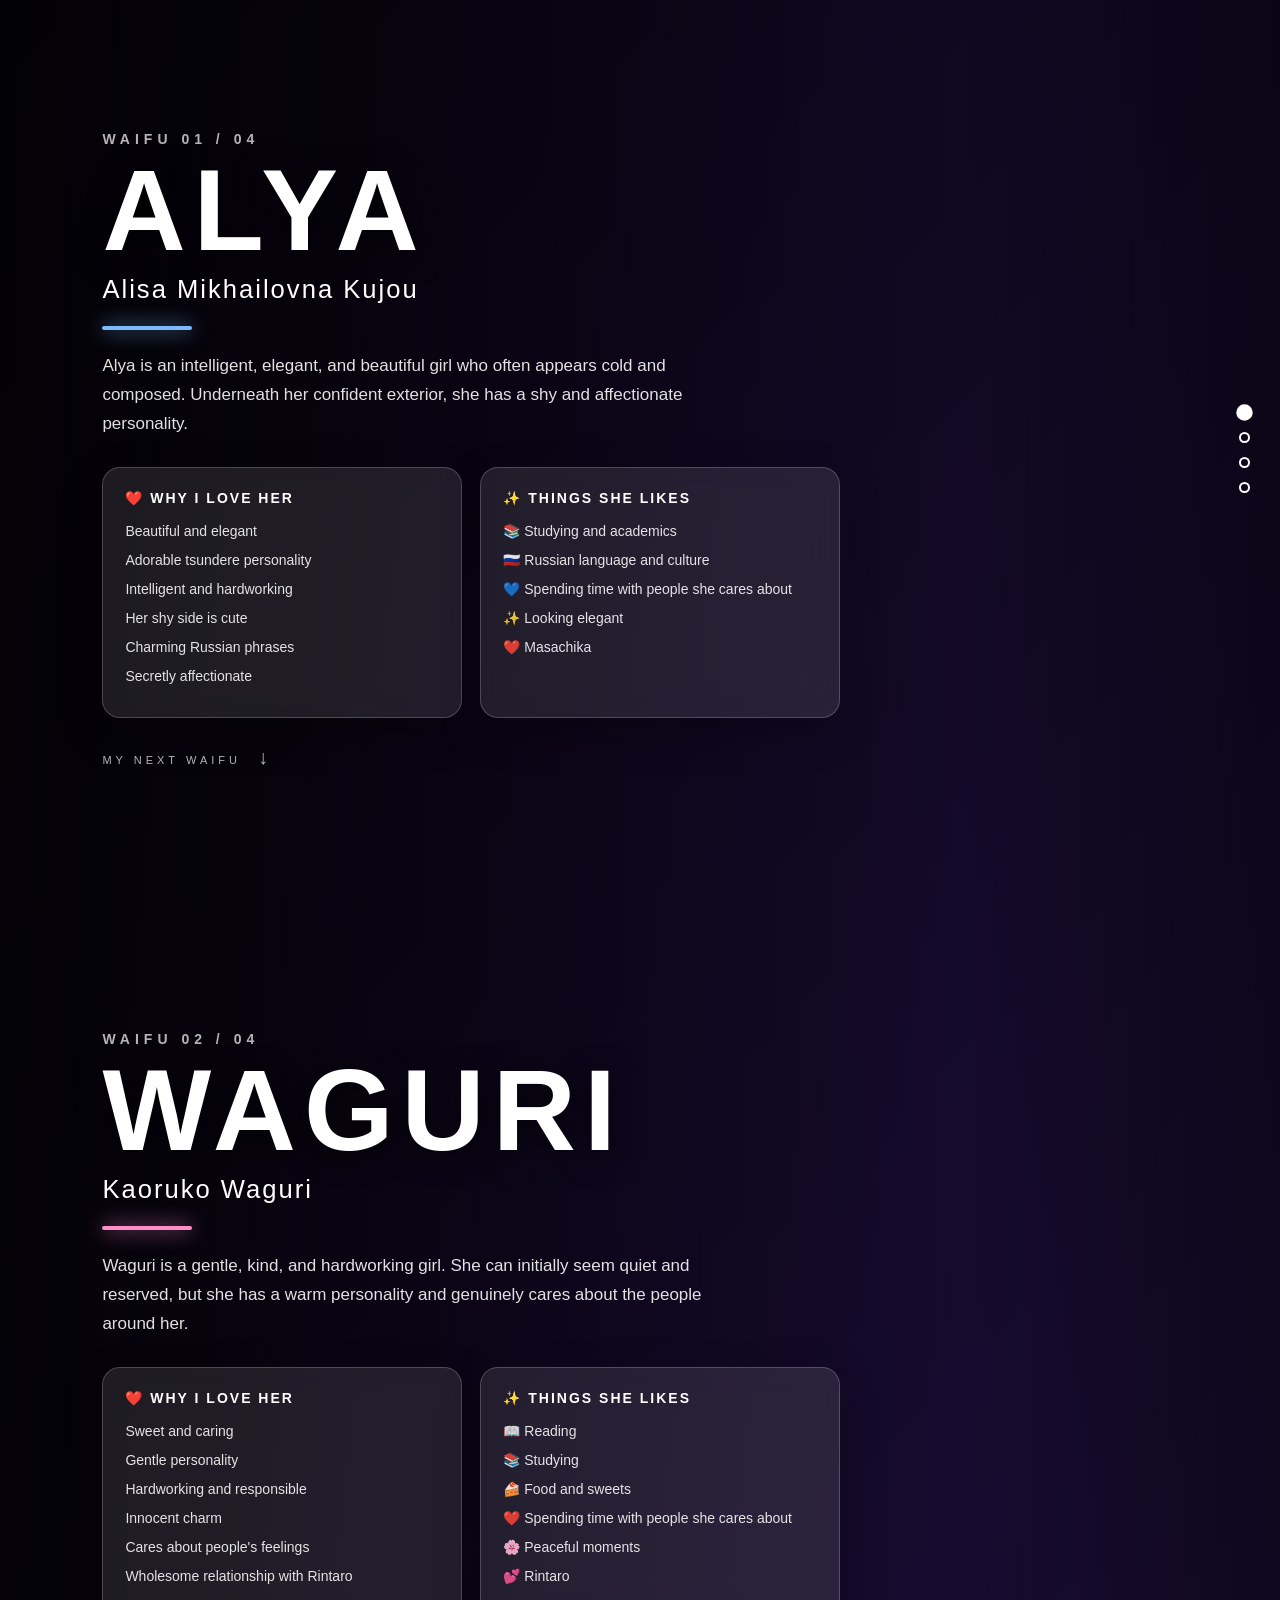
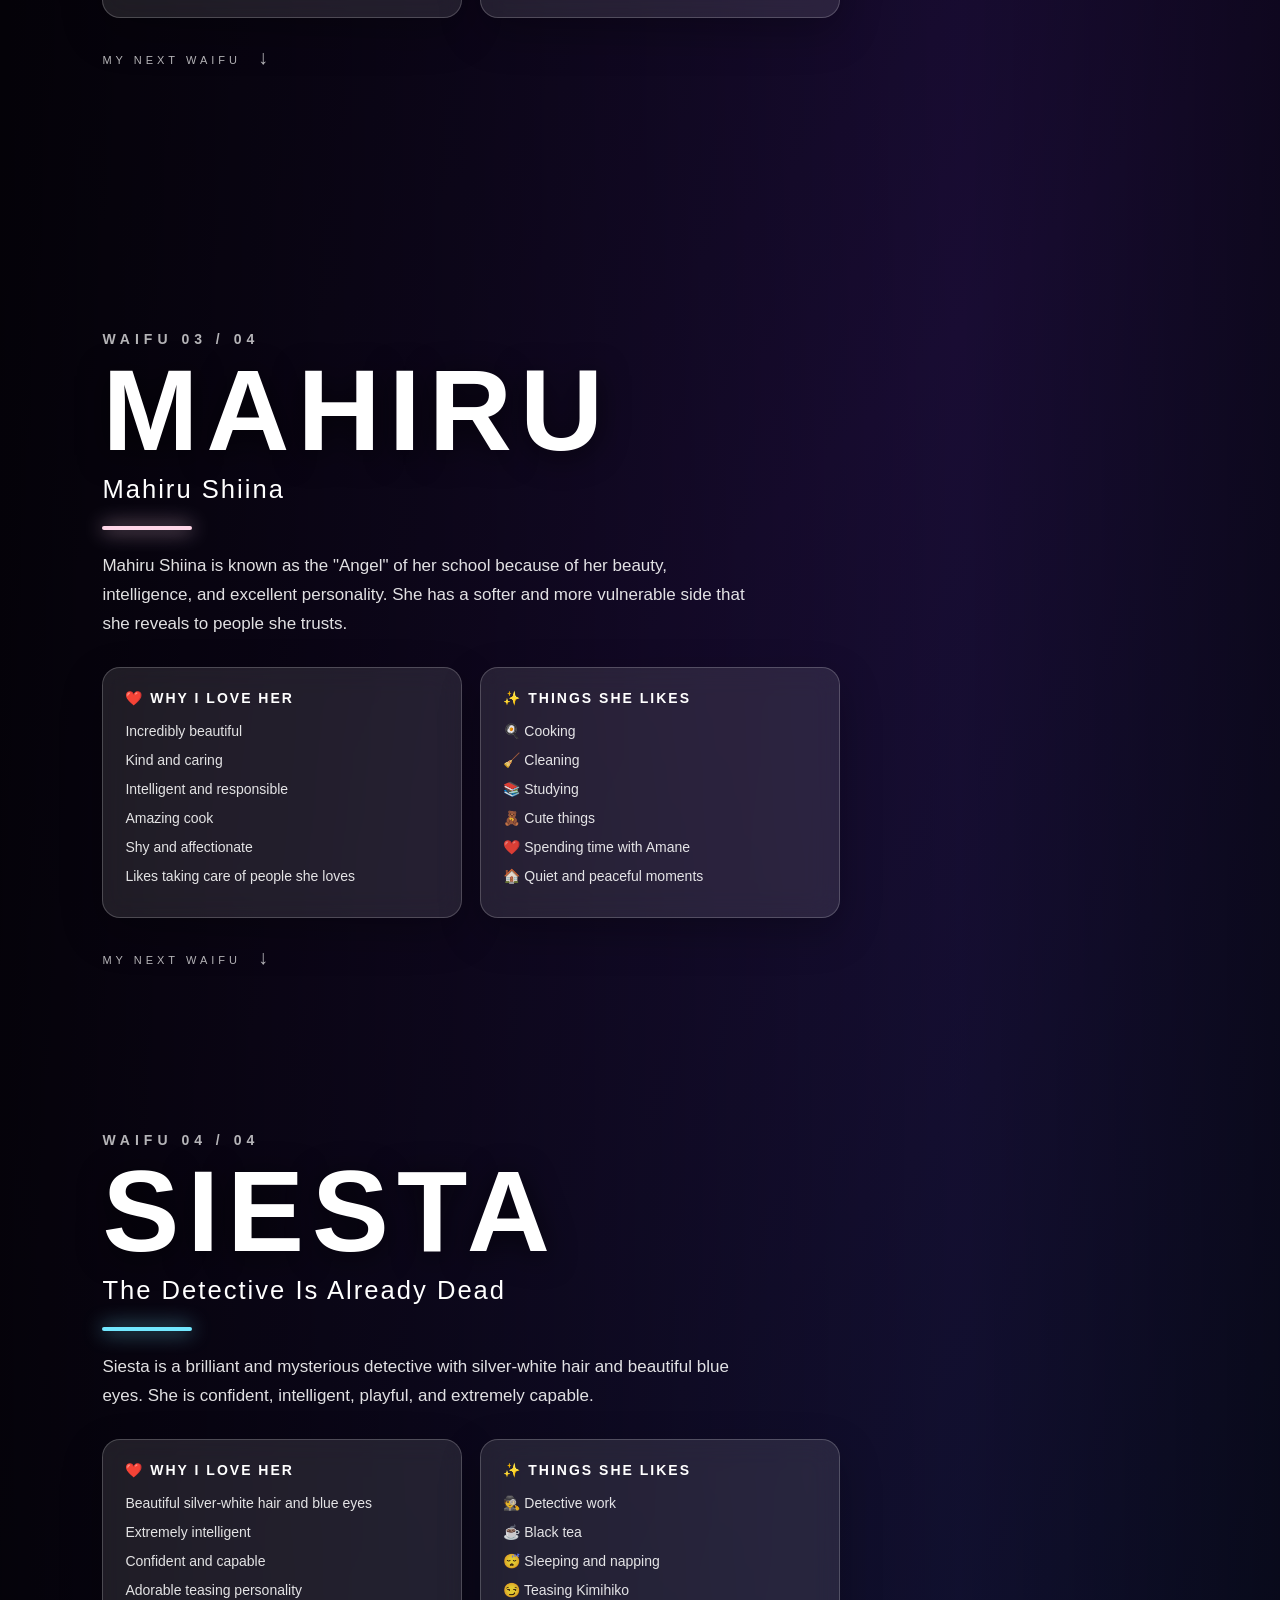
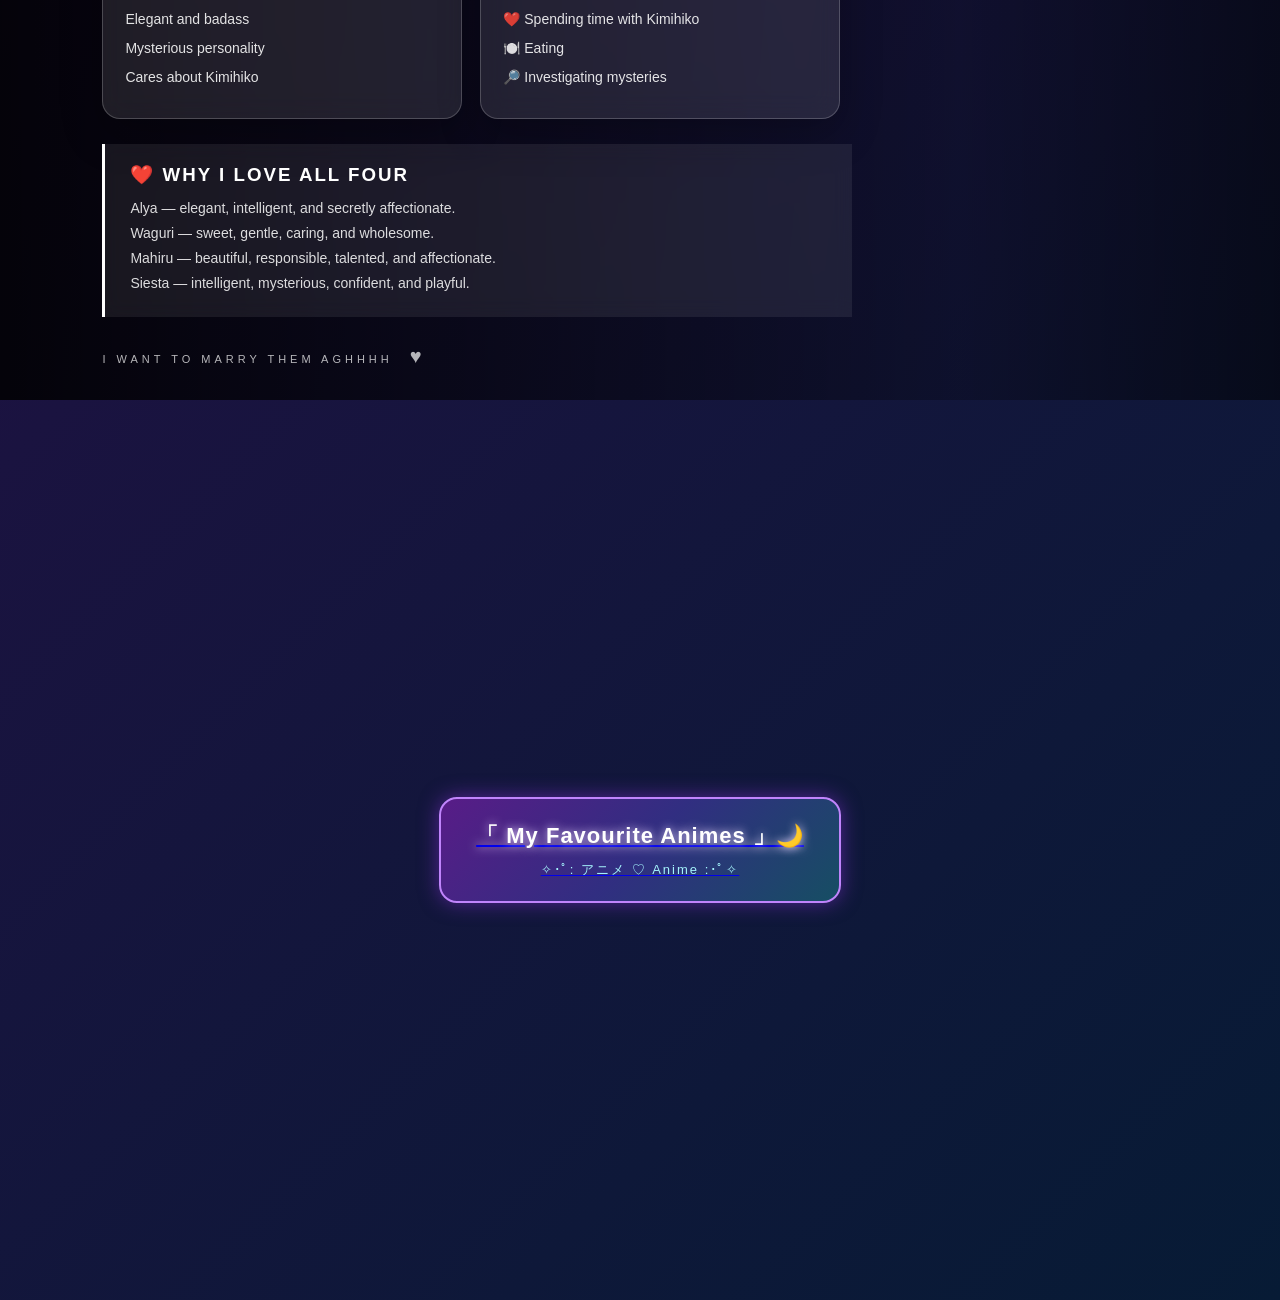
==== WAIFUS/waifus.html @ c0a8436b "My first upload" ====
<!doctype html>

<html lang="en">
  <head>
    <meta charset="UTF-8" />
    <meta name="viewport" content="width=device-width, initial-scale=1.0" />

    <title>My Favorite WAIFUS</title>

    <link rel="icon" type="image/png" href="waifus.png" />

    <link rel="stylesheet" href="waifus.css" />
  </head>

  <body>
    <div class="navigation">
      <a href="#alya" class="nav-dot active"></a>

      <a href="#waguri" class="nav-dot"></a>

      <a href="#mahiru" class="nav-dot"></a>

      <a href="#siesta" class="nav-dot"></a>
    </div>

    <section class="section alya-section" id="alya">
      <video autoplay muted loop playsinline class="background">
        <source
          src="VIDEOS/alisa-mikhailovna-kujou-cyan-eyes-moewalls-com.mp4"
          type="video/mp4"
        />
      </video>

      <div class="overlay"></div>

      <div class="content">
        <div class="character-number">WAIFU 01 / 04</div>

        <h1>ALYA</h1>

        <h2>Alisa Mikhailovna Kujou</h2>

        <div class="line"></div>

        <p class="description">
          Alya is an intelligent, elegant, and beautiful girl who often appears
          cold and composed. Underneath her confident exterior, she has a shy
          and affectionate personality.
        </p>

        <div class="info-grid">
          <div class="info-card">
            <h3>❤️ WHY I LOVE HER</h3>

            <ul>
              <li>Beautiful and elegant</li>

              <li>Adorable tsundere personality</li>

              <li>Intelligent and hardworking</li>

              <li>Her shy side is cute</li>

              <li>Charming Russian phrases</li>

              <li>Secretly affectionate</li>
            </ul>
          </div>

          <div class="info-card">
            <h3>✨ THINGS SHE LIKES</h3>

            <ul>
              <li>📚 Studying and academics</li>

              <li>🇷🇺 Russian language and culture</li>

              <li>💙 Spending time with people she cares about</li>

              <li>✨ Looking elegant</li>

              <li>❤️ Masachika</li>
            </ul>
          </div>
        </div>

        <div class="scroll-text">
          MY NEXT WAIFU

          <span>↓</span>
        </div>
      </div>
    </section>

    <section class="section waguri-section" id="waguri">
      <video autoplay muted loop playsinline class="background">
        <source
          src="VIDEOS/Waguri Kaoruko Pink Memories _ 4K Ultra HD Animated Live Wallpaper.mp4"
          type="video/mp4"
        />
      </video>

      <div class="overlay"></div>

      <div class="content">
        <div class="character-number">WAIFU 02 / 04</div>

        <h1>WAGURI</h1>

        <h2>Kaoruko Waguri</h2>

        <div class="line"></div>

        <p class="description">
          Waguri is a gentle, kind, and hardworking girl. She can initially seem
          quiet and reserved, but she has a warm personality and genuinely cares
          about the people around her.
        </p>

        <div class="info-grid">
          <div class="info-card">
            <h3>❤️ WHY I LOVE HER</h3>

            <ul>
              <li>Sweet and caring</li>

              <li>Gentle personality</li>

              <li>Hardworking and responsible</li>

              <li>Innocent charm</li>

              <li>Cares about people's feelings</li>

              <li>Wholesome relationship with Rintaro</li>
            </ul>
          </div>

          <div class="info-card">
            <h3>✨ THINGS SHE LIKES</h3>

            <ul>
              <li>📖 Reading</li>

              <li>📚 Studying</li>

              <li>🍰 Food and sweets</li>

              <li>❤️ Spending time with people she cares about</li>

              <li>🌸 Peaceful moments</li>

              <li>💕 Rintaro</li>
            </ul>
          </div>
        </div>

        <div class="scroll-text">
          MY NEXT WAIFU

          <span>↓</span>
        </div>
      </div>
    </section>

    <section class="section mahiru-section" id="mahiru">
      <video autoplay muted loop playsinline class="background">
        <source
          src="VIDEOS/💮 Shiina Mahiru Live Wallpaper ~ The Angel Next Door Spoils Me Rotten Live Wallpaper 💮.mp4"
          type="video/mp4"
        />
      </video>

      <div class="overlay"></div>

      <div class="content">
        <div class="character-number">WAIFU 03 / 04</div>

        <h1>MAHIRU</h1>

        <h2>Mahiru Shiina</h2>

        <div class="line"></div>

        <p class="description">
          Mahiru Shiina is known as the "Angel" of her school because of her
          beauty, intelligence, and excellent personality. She has a softer and
          more vulnerable side that she reveals to people she trusts.
        </p>

        <div class="info-grid">
          <div class="info-card">
            <h3>❤️ WHY I LOVE HER</h3>

            <ul>
              <li>Incredibly beautiful</li>

              <li>Kind and caring</li>

              <li>Intelligent and responsible</li>

              <li>Amazing cook</li>

              <li>Shy and affectionate</li>

              <li>Likes taking care of people she loves</li>
            </ul>
          </div>

          <div class="info-card">
            <h3>✨ THINGS SHE LIKES</h3>

            <ul>
              <li>🍳 Cooking</li>

              <li>🧹 Cleaning</li>

              <li>📚 Studying</li>

              <li>🧸 Cute things</li>

              <li>❤️ Spending time with Amane</li>

              <li>🏠 Quiet and peaceful moments</li>
            </ul>
          </div>
        </div>

        <div class="scroll-text">
          MY NEXT WAIFU

          <span>↓</span>
        </div>
      </div>
    </section>

    <section class="section siesta-section" id="siesta">
      <video autoplay muted loop playsinline class="background">
        <source
          src="VIDEOS/Hình Nền Động  Tantei wa MouShindeiru Siesta   Live Wallpaper PC 1080p.mp4"
          type="video/mp4"
        />
      </video>

      <div class="overlay"></div>

      <div class="content">
        <div class="character-number">WAIFU 04 / 04</div>

        <h1>SIESTA</h1>

        <h2>The Detective Is Already Dead</h2>

        <div class="line"></div>

        <p class="description">
          Siesta is a brilliant and mysterious detective with silver-white hair
          and beautiful blue eyes. She is confident, intelligent, playful, and
          extremely capable.
        </p>

        <div class="info-grid">
          <div class="info-card">
            <h3>❤️ WHY I LOVE HER</h3>

            <ul>
              <li>Beautiful silver-white hair and blue eyes</li>

              <li>Extremely intelligent</li>

              <li>Confident and capable</li>

              <li>Adorable teasing personality</li>

              <li>Elegant and badass</li>

              <li>Mysterious personality</li>

              <li>Cares about Kimihiko</li>
            </ul>
          </div>

          <div class="info-card">
            <h3>✨ THINGS SHE LIKES</h3>

            <ul>
              <li>🕵️ Detective work</li>

              <li>☕ Black tea</li>

              <li>😴 Sleeping and napping</li>

              <li>😏 Teasing Kimihiko</li>

              <li>❤️ Spending time with Kimihiko</li>

              <li>🍽️ Eating</li>

              <li>🔎 Investigating mysteries</li>
            </ul>
          </div>
        </div>

        <div class="final-message">
          <h3>❤️ WHY I LOVE ALL FOUR</h3>

          <p>
            Alya — elegant, intelligent, and secretly affectionate.

            <br />

            Waguri — sweet, gentle, caring, and wholesome.

            <br />

            Mahiru — beautiful, responsible, talented, and affectionate.

            <br />

            Siesta — intelligent, mysterious, confident, and playful.
          </p>
        </div>

        <div class="scroll-text">
          I WANT TO MARRY THEM AGHHHH

          <span>♥</span>
        </div>
      </div>
    </section>

    <a href="favorite anime.html">
      <div class="anime-container">
        <button class="anime-button">
          <span class="anime-title"> 「 My Favourite Animes 」🌙 </span>
          <span class="anime-subtitle"> ✧･ﾟ: アニメ ♡ Anime :･ﾟ✧ </span>
        </button>
      </div>
    </a>

    <script src="waifus.js"></script>
  </body>
</html>
---- WAIFUS/waifus.css ----
* {
  margin: 0;
  padding: 0;
  box-sizing: border-box;
}

html {
  scroll-behavior: smooth;
}

body {
  width: 100%;
  min-height: 100%;
  background: #000;
  font-family: Arial, Helvetica, sans-serif;
  overflow-x: hidden;
  margin: 0;
  min-height: 100vh;
  background: linear-gradient(135deg, #0f0720, #211044, #071b35);
  font-family: Arial, sans-serif;
}

.section {
  position: relative;

  width: 100%;
  height: 100vh;
  min-height: 700px;
  overflow: hidden;
  display: flex;
  align-items: center;
}

.background {
  position: absolute;
  top: 0;
  left: 0;
  width: 100%;
  height: 100%;
  object-fit: cover;
  object-position: center;
  z-index: 0;
}

.overlay {
  position: absolute;
  inset: 0;
  z-index: 1;
  background: linear-gradient(
    90deg,
    rgba(0, 0, 0, 0.85) 0%,
    rgba(0, 0, 0, 0.6) 35%,
    rgba(0, 0, 0, 0.25) 75%,
    rgba(0, 0, 0, 0.55) 100%
  );
}

.content {
  position: relative;
  z-index: 2;
  width: min(1100px, 90%);
  margin-left: 8%;
  color: white;
  animation: fadeUp 1.2s ease;
}

.character-number {
  font-size: 14px;
  letter-spacing: 5px;
  font-weight: bold;
  opacity: 0.7;
  margin-bottom: 12px;
}

.content h1 {
  font-size: clamp(60px, 9vw, 120px);
  line-height: 0.9;
  letter-spacing: 8px;
  font-weight: 900;
  text-shadow: 0 5px 30px rgba(0, 0, 0, 0.7);
}

.content h2 {
  margin-top: 12px;
  font-size: clamp(18px, 2vw, 28px);
  font-weight: 400;
  letter-spacing: 2px;
}

.line {
  width: 90px;
  height: 4px;
  margin: 22px 0;
  border-radius: 10px;
  background: white;
}

.description {
  max-width: 650px;
  font-size: 17px;
  line-height: 1.7;
  color: rgba(255, 255, 255, 0.88);
  margin-bottom: 28px;
}

.info-grid {
  display: grid;
  grid-template-columns: repeat(2, minmax(250px, 360px));
  gap: 18px;
}

.info-card {
  padding: 22px;
  border-radius: 18px;
  background: rgba(255, 255, 255, 0.1);
  border: 1px solid rgba(255, 255, 255, 0.2);
  backdrop-filter: blur(14px);
  -webkit-backdrop-filter: blur(14px);
  box-shadow: 0 15px 40px rgba(0, 0, 0, 0.25);
  transition:
    transform 0.3s ease,
    background 0.3s ease;
}

.info-card:hover {
  transform: translateY(-8px);
  background: rgba(255, 255, 255, 0.16);
}

.info-card h3 {
  font-size: 14px;
  letter-spacing: 2px;
  margin-bottom: 15px;
}

.info-card ul {
  list-style: none;
}

.info-card li {
  font-size: 14px;
  line-height: 1.5;
  margin-bottom: 8px;
  color: rgba(255, 255, 255, 0.88);
}

.scroll-text {
  margin-top: 28px;
  font-size: 11px;
  letter-spacing: 4px;
  opacity: 0.7;
}

.scroll-text span {
  display: inline-block;
  margin-left: 10px;
  font-size: 20px;
  animation: bounce 1.5s infinite;
}

.final-message {
  max-width: 750px;
  margin-top: 25px;
  padding: 20px 25px;
  border-left: 3px solid white;
  background: rgba(255, 255, 255, 0.08);
  backdrop-filter: blur(10px);
}

.final-message h3 {
  margin-bottom: 10px;
  letter-spacing: 2px;
}

.final-message p {
  font-size: 14px;
  line-height: 1.8;
  color: rgba(255, 255, 255, 0.85);
}

.navigation {
  position: fixed;
  right: 30px;
  top: 50%;
  transform: translateY(-50%);
  z-index: 100;
  display: flex;
  flex-direction: column;
  gap: 14px;
}

.nav-dot {
  width: 11px;
  height: 11px;
  border-radius: 50%;
  border: 2px solid white;
  background: transparent;
  transition:
    transform 0.3s ease,
    background 0.3s ease;
}

.nav-dot:hover {
  transform: scale(1.4);
}

.nav-dot.active {
  background: white;
  transform: scale(1.5);
}

.alya-section .line {
  background: #7db9ff;
  box-shadow: 0 0 20px #7db9ff;
}

.waguri-section .line {
  background: #ff8ec8;
  box-shadow: 0 0 20px #ff8ec8;
}

.mahiru-section .line {
  background: #ffd6e8;
  box-shadow: 0 0 20px #ffd6e8;
}

.siesta-section .line {
  background: #72e8ff;
  box-shadow: 0 0 20px #72e8ff;
}

.anime-button {
  position: relative;
  display: flex;
  flex-direction: column;
  align-items: center;
  gap: 8px;
  padding: 16px 28px;
  margin: 20px;
  border: 1px solid rgba(192, 132, 252, 0.7);
  border-radius: 16px;
  background: linear-gradient(
    135deg,
    rgba(88, 28, 135, 0.9),
    rgba(30, 41, 100, 0.95),
    rgba(8, 145, 178, 0.8)
  );
  color: white;
  cursor: pointer;
  overflow: hidden;
  box-shadow:
    0 0 12px rgba(168, 85, 247, 0.5),
    inset 0 0 12px rgba(255, 255, 255, 0.08);
  transition: all 0.35s ease;
}

.anime-container {
  min-height: 100vh;
  display: flex;
  justify-content: center;
  align-items: center;
}

.anime-button {
  display: flex;
  flex-direction: column;
  align-items: center;
  gap: 10px;
  padding: 22px 35px;
  border: 2px solid #c084fc;
  border-radius: 18px;
  background: linear-gradient(135deg, #581c87, #312e81, #164e63);
  color: white;
  cursor: pointer;
  box-shadow: 0 0 20px #9333ea80;
  transition: 0.3s ease;
}

.anime-title {
  font-size: 22px;
  font-weight: bold;
  letter-spacing: 1px;
  text-shadow: 0 0 10px #e9d5ff;
}

.anime-subtitle {
  font-size: 13px;
  color: #a5f3fc;
  letter-spacing: 2px;
}

.anime-button:hover {
  transform: translateY(-5px) scale(1.04);
  border-color: #67e8f9;
  box-shadow:
    0 0 20px #a855f7,
    0 0 40px #06b6d4;
}

@keyframes bounce {
  0%,
  100% {
    transform: translateY(0);
  }

  50% {
    transform: translateY(8px);
  }
}

@media (max-width: 800px) {
  .content {
    margin-left: 6%;
    width: 88%;
  }

  .content h1 {
    font-size: 60px;
  }

  .info-grid {
    grid-template-columns: 1fr;
  }

  .info-card {
    padding: 15px;
  }

  .description {
    font-size: 14px;
  }

  .navigation {
    right: 15px;
  }
}
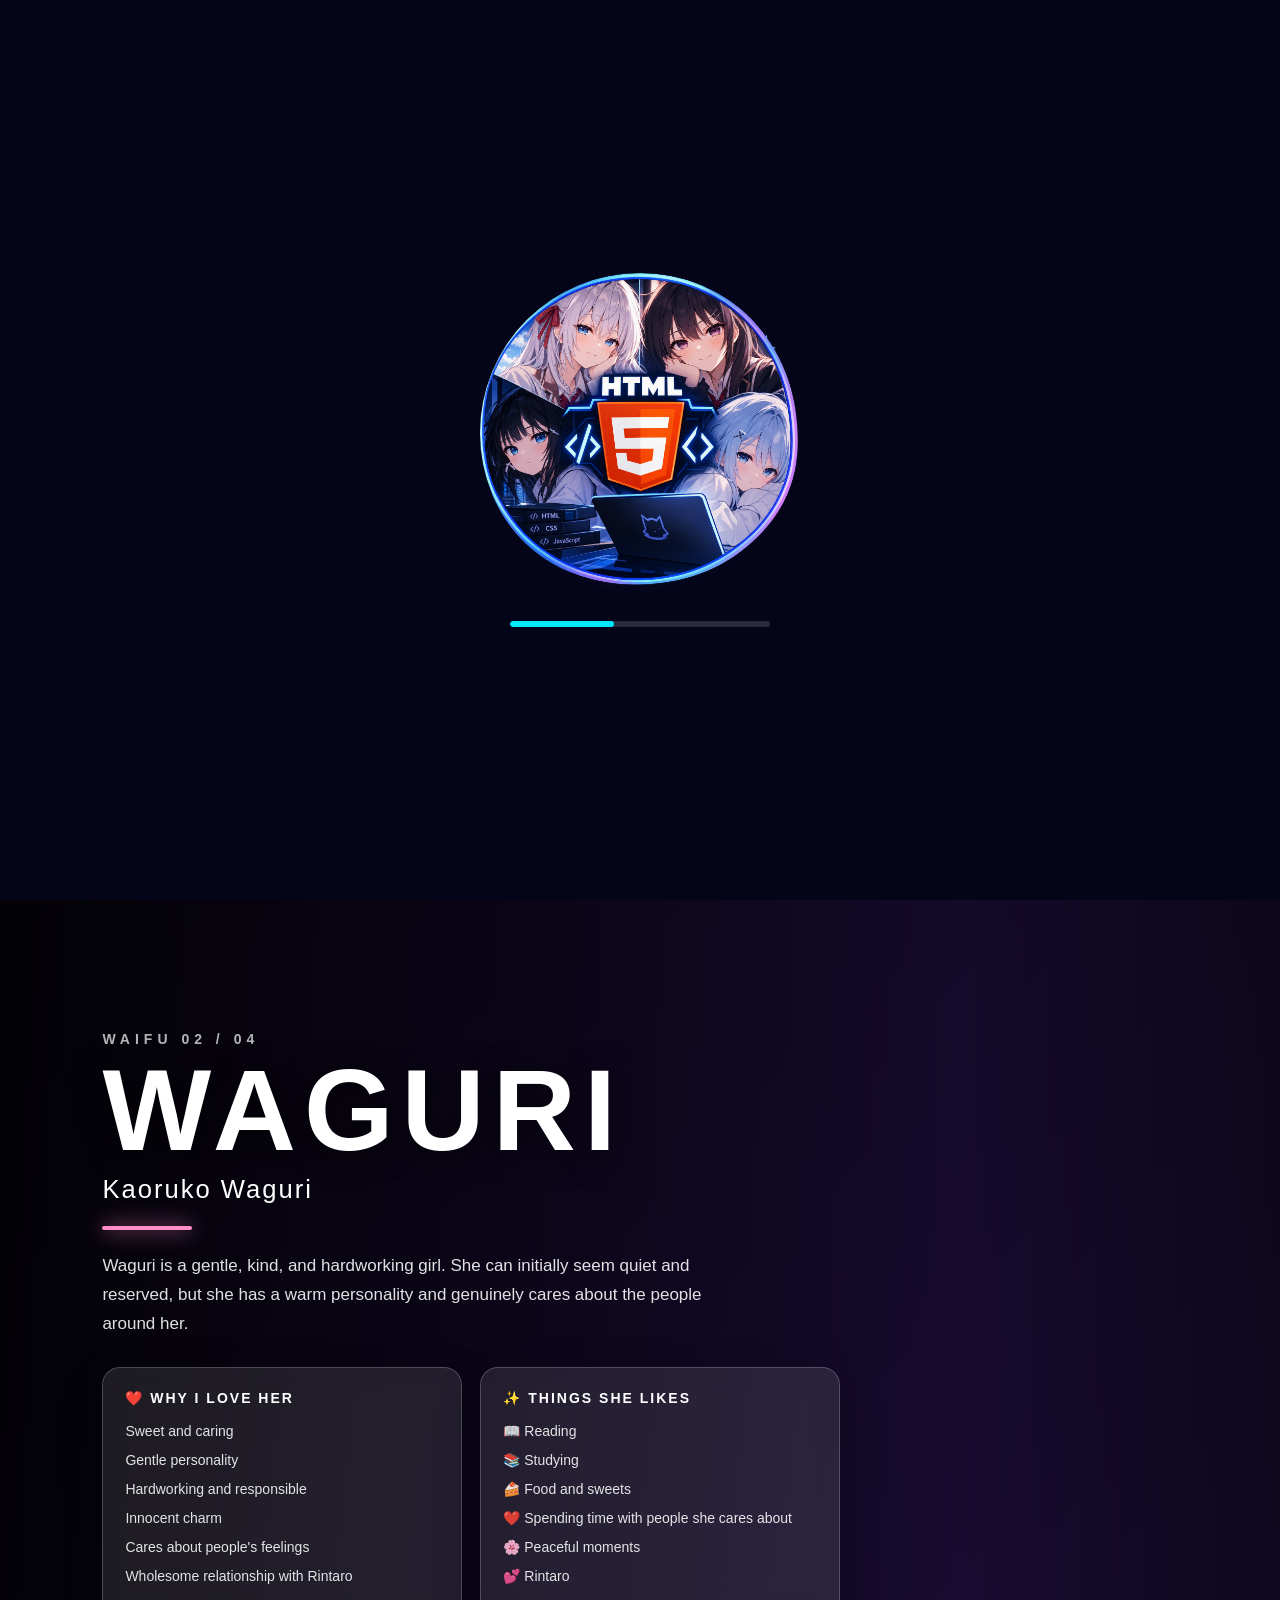
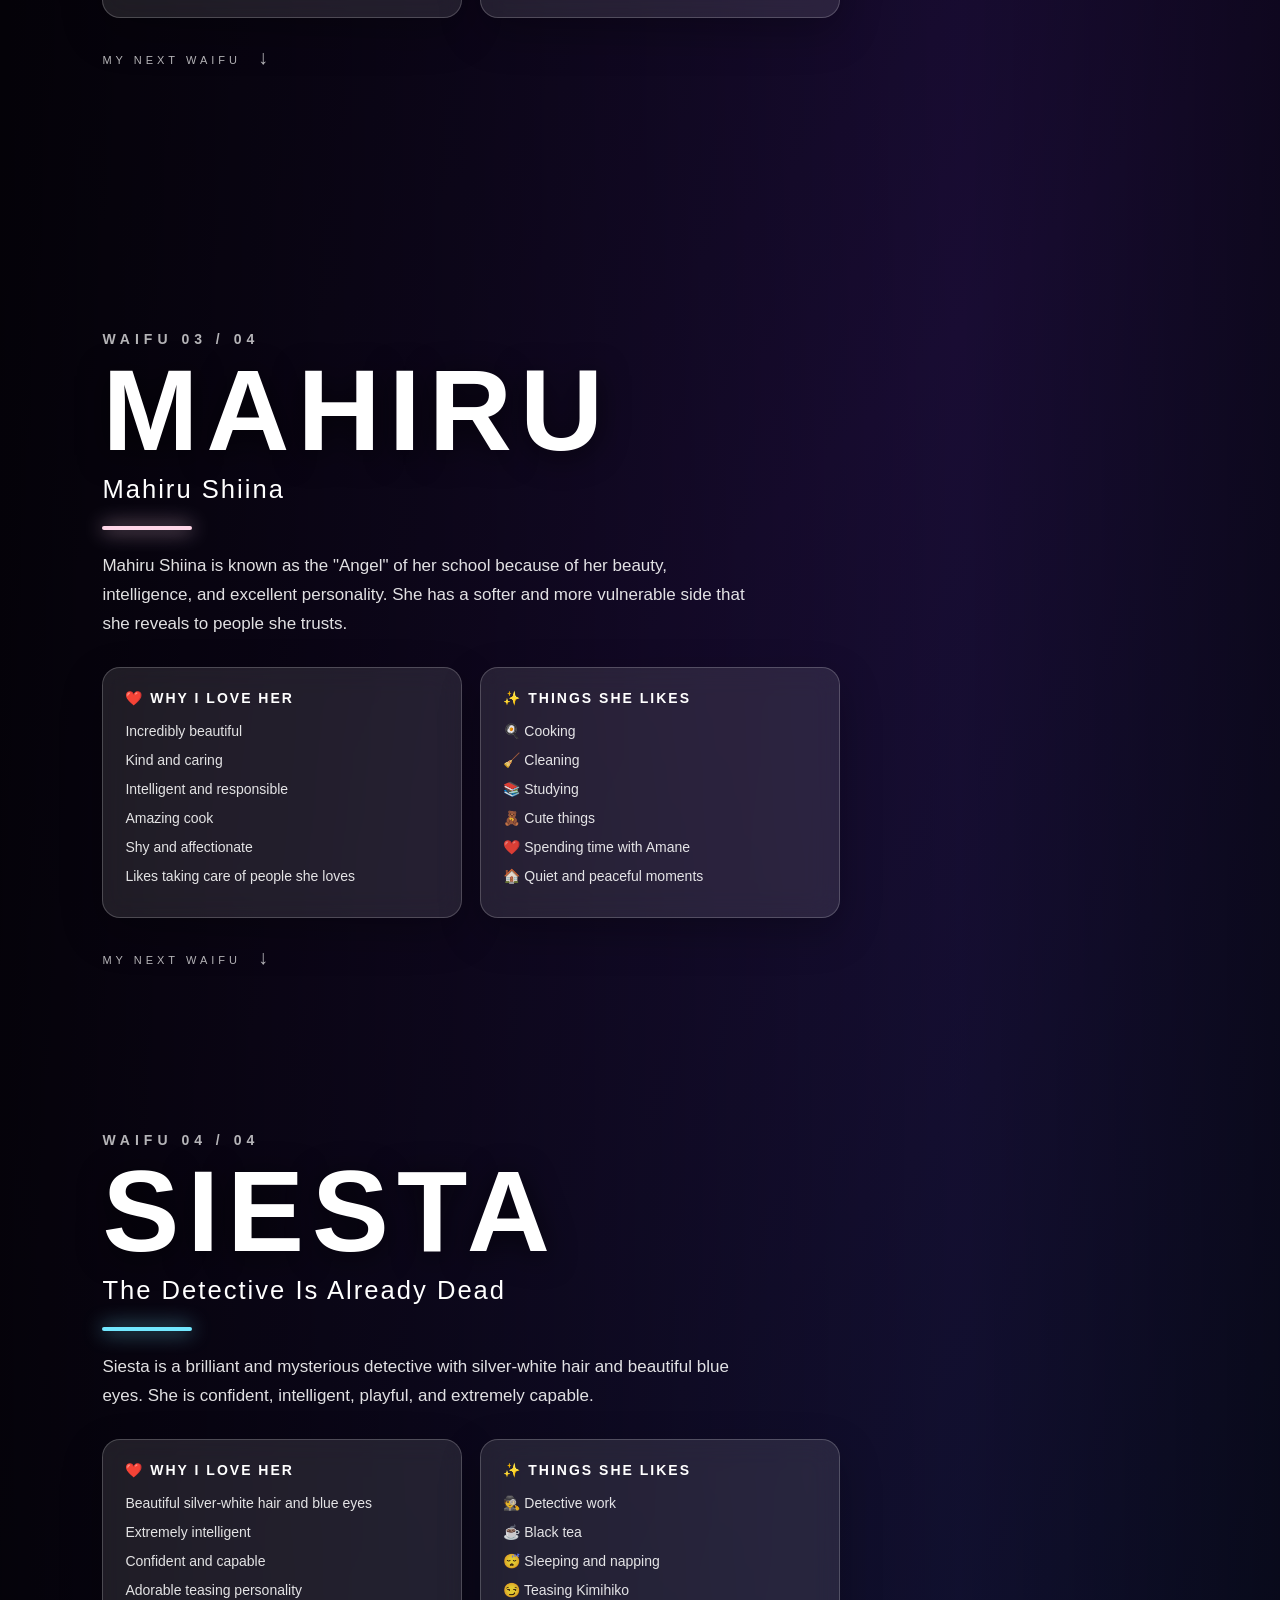
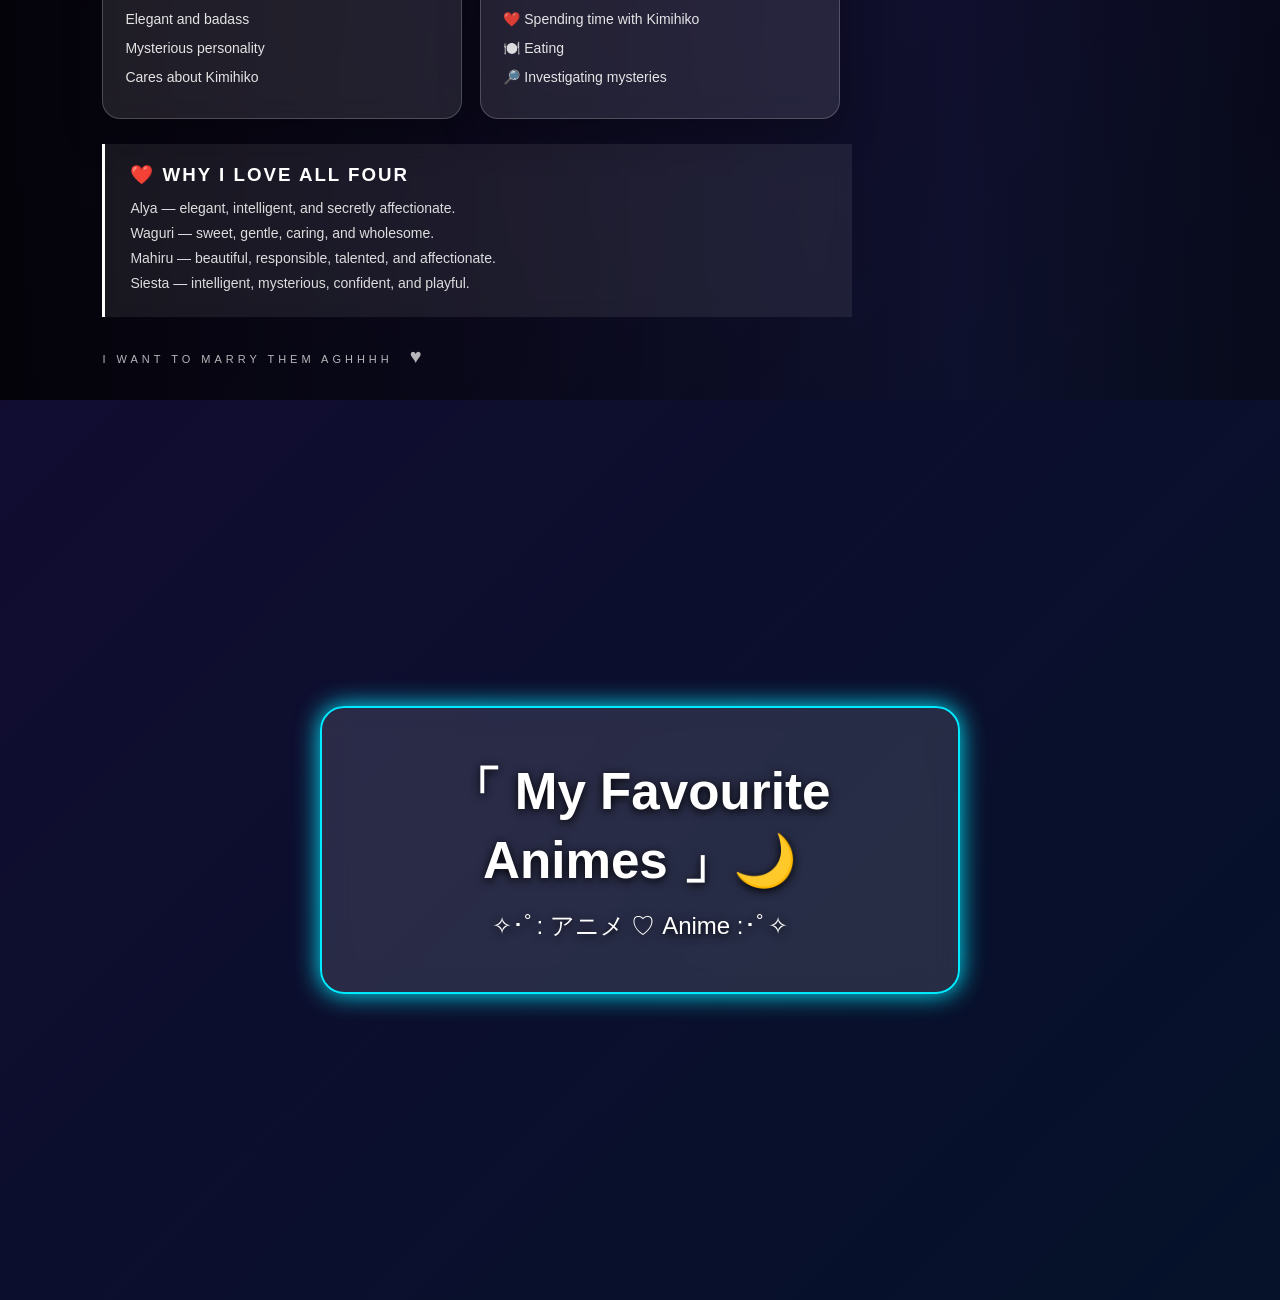
==== commit 1a057dcc: "Add loading screen and new icon" ====
--- a/WAIFUS/waifus.html
+++ b/WAIFUS/waifus.html
@@ -7,10 +7,15 @@
 
     <title>My Favorite WAIFUS</title>
 
-    <link rel="icon" type="image/png" href="waifus.png" />
+    <link rel="icon" type="image/png" href="PHOTOS/waifus (1).png" />
 
     <link rel="stylesheet" href="waifus.css" />
   </head>
+
+  <div id="loader">
+  <img src="PHOTOS/waifus.png" alt="Loading" class="loader-img" />
+  <div class="loader-bar"><span></span></div>
+</div>
 
   <body>
     <div class="navigation">
@@ -329,14 +334,18 @@
       </div>
     </section>
 
-    <a href="favorite anime.html">
-      <div class="anime-container">
-        <button class="anime-button">
-          <span class="anime-title"> 「 My Favourite Animes 」🌙 </span>
-          <span class="anime-subtitle"> ✧･ﾟ: アニメ ♡ Anime :･ﾟ✧ </span>
-        </button>
-      </div>
-    </a>
+   <section class="anime-section">
+  <video autoplay muted loop playsinline class="section-wallpaper">
+    <source src="VIDEOS/anime.mp4" type="video/mp4" />
+  </video>
+
+  <div class="section-overlay"></div>
+
+  <a href="../favorite-animes/favorite-animes.html" class="anime-button">
+    <span class="anime-title"> 「 My Favourite Animes 」🌙 </span>
+    <span class="anime-subtitle"> ✧･ﾟ: アニメ ♡ Anime :･ﾟ✧ </span>
+  </a>
+</section>
 
     <script src="waifus.js"></script>
   </body>
--- a/WAIFUS/waifus.css
+++ b/WAIFUS/waifus.css
@@ -6,6 +6,74 @@
 
 html {
   scroll-behavior: smooth;
+}
+
+#loader {
+    position: fixed;
+    inset: 0;
+    z-index: 9999;
+    display: flex;
+    flex-direction: column;
+    justify-content: center;
+    align-items: center;
+    gap: 28px;
+    background: #05051a;
+    transition: opacity 0.6s ease, visibility 0.6s ease;
+}
+
+#loader.hidden {
+    opacity: 0;
+    visibility: hidden;
+}
+
+.loader-img {
+    width: min(320px, 70vw);
+    border-radius: 50%;
+    animation: pulse 2s ease-in-out infinite;
+}
+
+.loader-bar {
+    width: min(260px, 60vw);
+    height: 6px;
+    border-radius: 999px;
+    background: rgba(255, 255, 255, 0.15);
+    overflow: hidden;
+}
+
+.loader-bar span {
+    display: block;
+    width: 40%;
+    height: 100%;
+    border-radius: 999px;
+    background: #00eaff;
+    animation: slide 1.2s ease-in-out infinite;
+}
+
+body.loading {
+    overflow: hidden;
+}
+
+@keyframes pulse {
+    0%, 100% {
+        transform: scale(1);
+        filter: drop-shadow(0 0 12px #00eaff);
+    }
+    50% {
+        transform: scale(1.06);
+        filter: drop-shadow(0 0 28px #00eaff);
+    }
+}
+
+@keyframes slide {
+    0% { transform: translateX(-100%); }
+    100% { transform: translateX(260%); }
+}
+
+@media (prefers-reduced-motion: reduce) {
+    .loader-img,
+    .loader-bar span {
+        animation: none;
+    }
 }
 
 body {
@@ -229,72 +297,83 @@
   box-shadow: 0 0 20px #72e8ff;
 }
 
+.button-wrap {
+    display: flex;
+    justify-content: center;
+    padding: 60px 0;
+}
+
+.anime-section {
+    position: relative;
+    width: 100%;
+    height: 100vh;
+    min-height: 700px;
+    overflow: hidden;
+    display: flex;
+    justify-content: center;
+    align-items: center;
+}
+
+.section-wallpaper {
+    position: absolute;
+    top: 0;
+    left: 0;
+    width: 100%;
+    height: 100%;
+    object-fit: cover;
+    object-position: center;
+    z-index: 0;
+}
+
+.section-overlay {
+    position: absolute;
+    inset: 0;
+    z-index: 1;
+    background: rgba(0, 0, 20, 0.35);
+}
+
 .anime-button {
-  position: relative;
-  display: flex;
-  flex-direction: column;
-  align-items: center;
-  gap: 8px;
-  padding: 16px 28px;
-  margin: 20px;
-  border: 1px solid rgba(192, 132, 252, 0.7);
-  border-radius: 16px;
-  background: linear-gradient(
-    135deg,
-    rgba(88, 28, 135, 0.9),
-    rgba(30, 41, 100, 0.95),
-    rgba(8, 145, 178, 0.8)
-  );
-  color: white;
-  cursor: pointer;
-  overflow: hidden;
-  box-shadow:
-    0 0 12px rgba(168, 85, 247, 0.5),
-    inset 0 0 12px rgba(255, 255, 255, 0.08);
-  transition: all 0.35s ease;
-}
-
-.anime-container {
-  min-height: 100vh;
-  display: flex;
-  justify-content: center;
-  align-items: center;
-}
-
-.anime-button {
-  display: flex;
-  flex-direction: column;
-  align-items: center;
-  gap: 10px;
-  padding: 22px 35px;
-  border: 2px solid #c084fc;
-  border-radius: 18px;
-  background: linear-gradient(135deg, #581c87, #312e81, #164e63);
-  color: white;
-  cursor: pointer;
-  box-shadow: 0 0 20px #9333ea80;
-  transition: 0.3s ease;
+    position: relative;
+    z-index: 2;
+    display: flex;
+    flex-direction: column;
+    justify-content: center;
+    align-items: center;
+    gap: 14px;
+    width: 640px;
+    max-width: 90%;
+    padding: 50px 40px;
+    border: 2px solid #00eaff;
+    border-radius: 24px;
+    text-decoration: none;
+    color: white;
+    background: rgba(255, 255, 255, 0.12);
+    backdrop-filter: blur(14px);
+    -webkit-backdrop-filter: blur(14px);
+    box-shadow: 0 0 25px #00eaff;
+    transition: 0.3s ease;
+}
+
+.anime-button:hover {
+    transform: scale(1.05);
+    box-shadow: 0 0 40px #00eaff;
+    border-color: white;
+    background: rgba(255, 255, 255, 0.2);
+}
+
+.anime-title,
+.anime-subtitle {
+    text-align: center;
+    text-shadow: 0 2px 10px black;
 }
 
 .anime-title {
-  font-size: 22px;
-  font-weight: bold;
-  letter-spacing: 1px;
-  text-shadow: 0 0 10px #e9d5ff;
+    font-size: clamp(30px, 4vw, 52px);
+    font-weight: bold;
 }
 
 .anime-subtitle {
-  font-size: 13px;
-  color: #a5f3fc;
-  letter-spacing: 2px;
-}
-
-.anime-button:hover {
-  transform: translateY(-5px) scale(1.04);
-  border-color: #67e8f9;
-  box-shadow:
-    0 0 20px #a855f7,
-    0 0 40px #06b6d4;
+    font-size: clamp(16px, 2vw, 24px);
 }
 
 @keyframes bounce {
